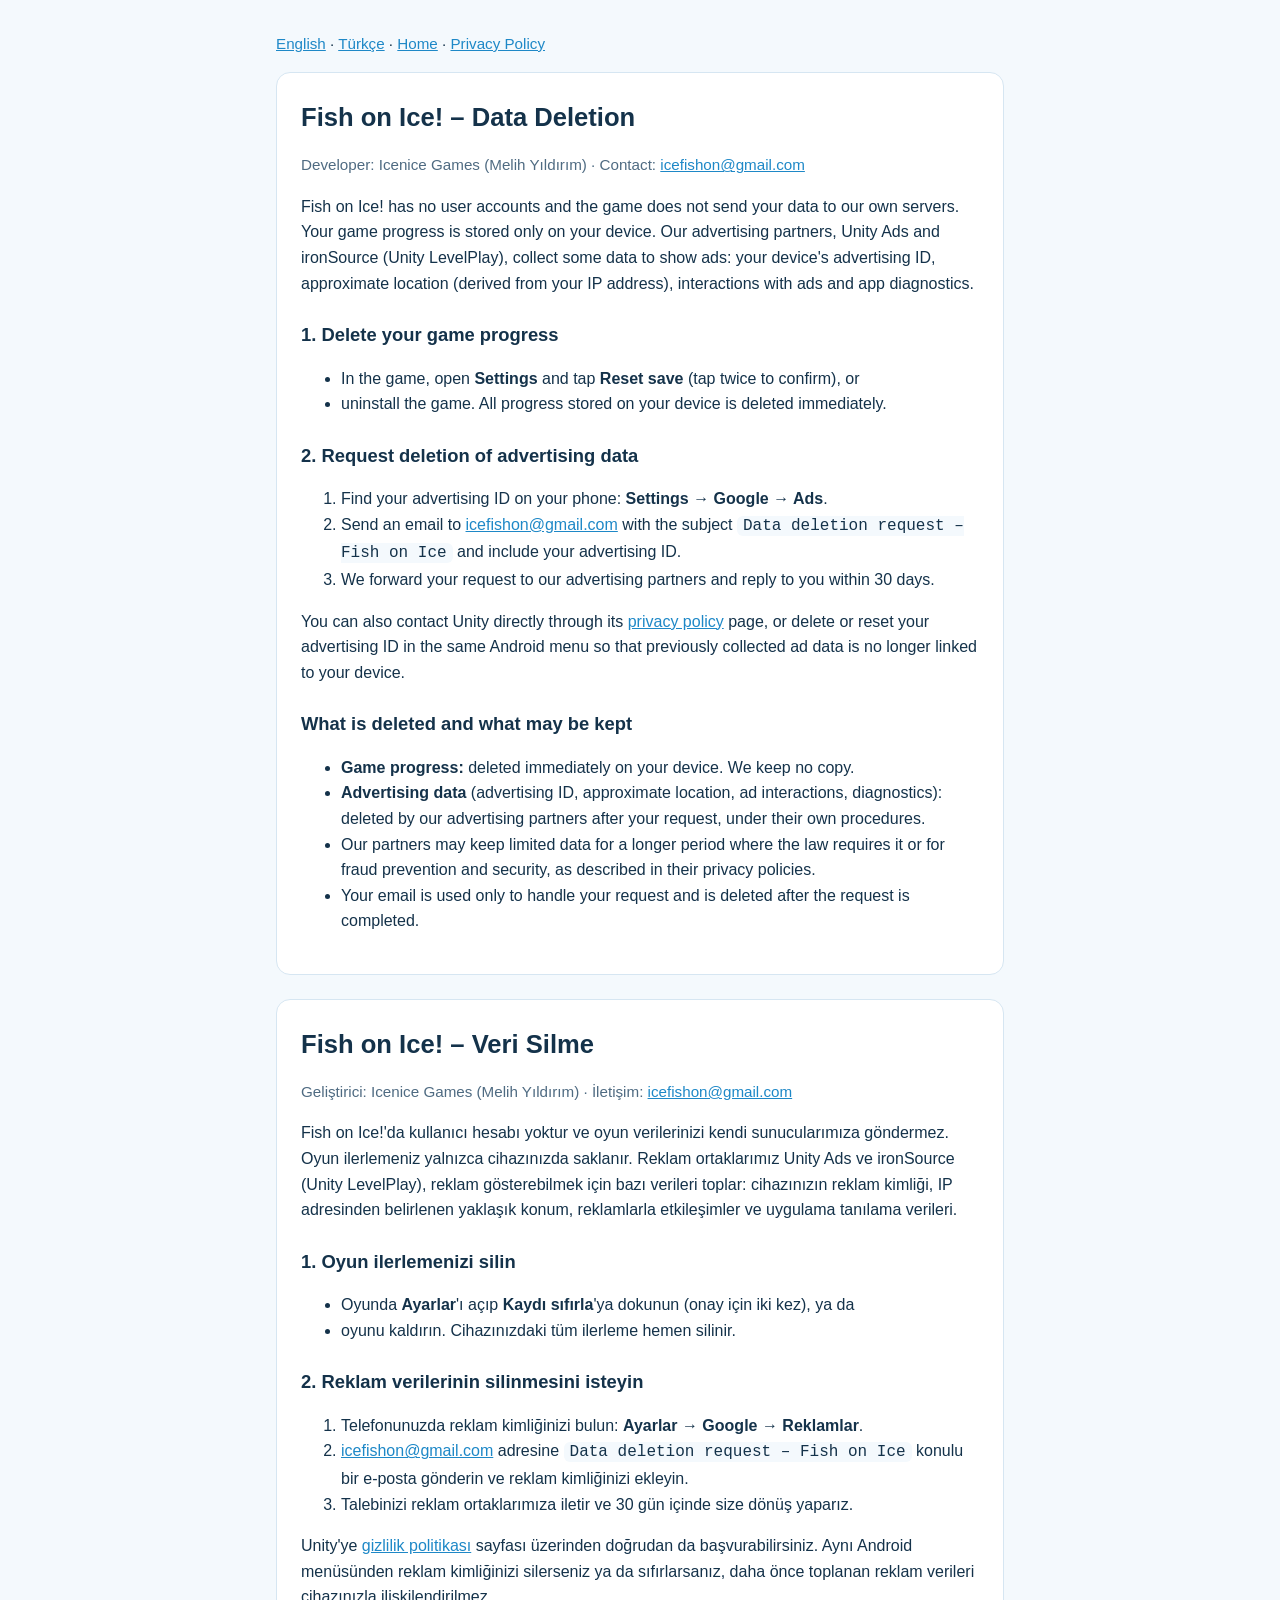
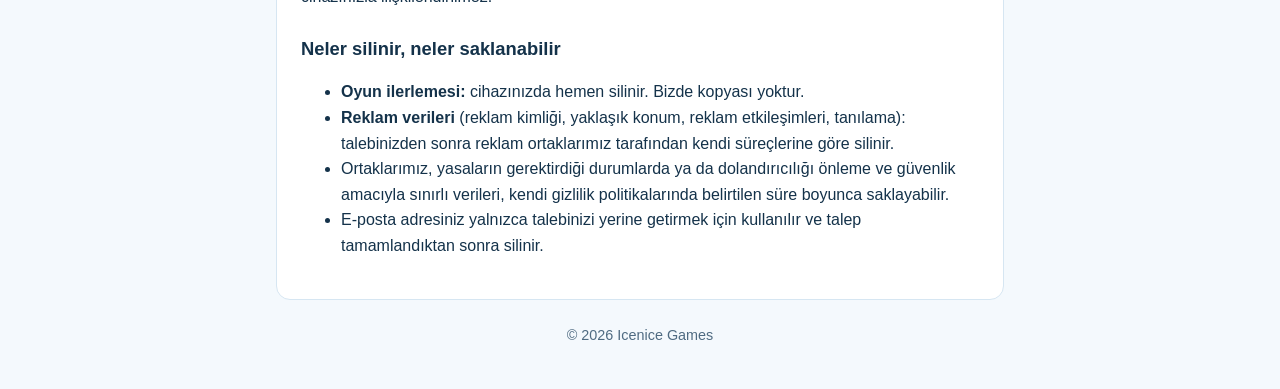
==== delete-data.html @ c5470abd "Add files via upload" ====
<!doctype html>
<html lang="en">
<head>
<meta charset="utf-8">
<meta name="viewport" content="width=device-width, initial-scale=1">
<title>Data Deletion – Fish on Ice!</title>
<style>
  :root { --bg:#f4f9fd; --card:#ffffff; --text:#14324a; --muted:#4f6b82; --accent:#1e88c7; --line:#d6e6f2; }
  @media (prefers-color-scheme: dark) { :root { --bg:#0d1b26; --card:#132736; --text:#e4f1fb; --muted:#9db8cc; --accent:#5cb8ee; --line:#22405a; } }
  * { box-sizing:border-box; }
  body { margin:0; background:var(--bg); color:var(--text); font:16px/1.6 -apple-system, BlinkMacSystemFont, "Segoe UI", Roboto, Arial, sans-serif; }
  main { max-width:760px; margin:0 auto; padding:32px 16px 48px; }
  .card { background:var(--card); border:1px solid var(--line); border-radius:14px; padding:24px; margin-bottom:24px; }
  h1 { font-size:1.6rem; margin:0 0 4px; }
  h2 { font-size:1.15rem; margin:24px 0 8px; }
  p, li { color:var(--text); }
  .muted { color:var(--muted); font-size:.95rem; }
  a { color:var(--accent); }
  code { background:var(--bg); padding:1px 6px; border-radius:6px; }
  nav { margin-bottom:16px; font-size:.95rem; }
  footer { text-align:center; color:var(--muted); font-size:.9rem; }
</style>
</head>
<body>
<main>
<nav><a href="#en">English</a> · <a href="#tr">Türkçe</a> · <a href="index.html">Home</a> · <a href="privacy.html">Privacy Policy</a></nav>

<section class="card" id="en">
  <h1>Fish on Ice! – Data Deletion</h1>
  <p class="muted">Developer: Icenice Games (Melih Yıldırım) · Contact: <a href="mailto:icefishon@gmail.com">icefishon@gmail.com</a></p>

  <p>Fish on Ice! has no user accounts and the game does not send your data to our own servers. Your game progress is stored only on your device. Our advertising partners, Unity Ads and ironSource (Unity LevelPlay), collect some data to show ads: your device's advertising ID, approximate location (derived from your IP address), interactions with ads and app diagnostics.</p>

  <h2>1. Delete your game progress</h2>
  <ul>
    <li>In the game, open <strong>Settings</strong> and tap <strong>Reset save</strong> (tap twice to confirm), or</li>
    <li>uninstall the game. All progress stored on your device is deleted immediately.</li>
  </ul>

  <h2>2. Request deletion of advertising data</h2>
  <ol>
    <li>Find your advertising ID on your phone: <strong>Settings → Google → Ads</strong>.</li>
    <li>Send an email to <a href="mailto:icefishon@gmail.com?subject=Data%20deletion%20request%20-%20Fish%20on%20Ice">icefishon@gmail.com</a> with the subject <code>Data deletion request – Fish on Ice</code> and include your advertising ID.</li>
    <li>We forward your request to our advertising partners and reply to you within 30 days.</li>
  </ol>
  <p>You can also contact Unity directly through its <a href="https://unity.com/legal/privacy-policy">privacy policy</a> page, or delete or reset your advertising ID in the same Android menu so that previously collected ad data is no longer linked to your device.</p>

  <h2>What is deleted and what may be kept</h2>
  <ul>
    <li><strong>Game progress:</strong> deleted immediately on your device. We keep no copy.</li>
    <li><strong>Advertising data</strong> (advertising ID, approximate location, ad interactions, diagnostics): deleted by our advertising partners after your request, under their own procedures.</li>
    <li>Our partners may keep limited data for a longer period where the law requires it or for fraud prevention and security, as described in their privacy policies.</li>
    <li>Your email is used only to handle your request and is deleted after the request is completed.</li>
  </ul>
</section>

<section class="card" id="tr">
  <h1>Fish on Ice! – Veri Silme</h1>
  <p class="muted">Geliştirici: Icenice Games (Melih Yıldırım) · İletişim: <a href="mailto:icefishon@gmail.com">icefishon@gmail.com</a></p>

  <p>Fish on Ice!'da kullanıcı hesabı yoktur ve oyun verilerinizi kendi sunucularımıza göndermez. Oyun ilerlemeniz yalnızca cihazınızda saklanır. Reklam ortaklarımız Unity Ads ve ironSource (Unity LevelPlay), reklam gösterebilmek için bazı verileri toplar: cihazınızın reklam kimliği, IP adresinden belirlenen yaklaşık konum, reklamlarla etkileşimler ve uygulama tanılama verileri.</p>

  <h2>1. Oyun ilerlemenizi silin</h2>
  <ul>
    <li>Oyunda <strong>Ayarlar</strong>'ı açıp <strong>Kaydı sıfırla</strong>'ya dokunun (onay için iki kez), ya da</li>
    <li>oyunu kaldırın. Cihazınızdaki tüm ilerleme hemen silinir.</li>
  </ul>

  <h2>2. Reklam verilerinin silinmesini isteyin</h2>
  <ol>
    <li>Telefonunuzda reklam kimliğinizi bulun: <strong>Ayarlar → Google → Reklamlar</strong>.</li>
    <li><a href="mailto:icefishon@gmail.com?subject=Data%20deletion%20request%20-%20Fish%20on%20Ice">icefishon@gmail.com</a> adresine <code>Data deletion request – Fish on Ice</code> konulu bir e-posta gönderin ve reklam kimliğinizi ekleyin.</li>
    <li>Talebinizi reklam ortaklarımıza iletir ve 30 gün içinde size dönüş yaparız.</li>
  </ol>
  <p>Unity'ye <a href="https://unity.com/legal/privacy-policy">gizlilik politikası</a> sayfası üzerinden doğrudan da başvurabilirsiniz. Aynı Android menüsünden reklam kimliğinizi silerseniz ya da sıfırlarsanız, daha önce toplanan reklam verileri cihazınızla ilişkilendirilmez.</p>

  <h2>Neler silinir, neler saklanabilir</h2>
  <ul>
    <li><strong>Oyun ilerlemesi:</strong> cihazınızda hemen silinir. Bizde kopyası yoktur.</li>
    <li><strong>Reklam verileri</strong> (reklam kimliği, yaklaşık konum, reklam etkileşimleri, tanılama): talebinizden sonra reklam ortaklarımız tarafından kendi süreçlerine göre silinir.</li>
    <li>Ortaklarımız, yasaların gerektirdiği durumlarda ya da dolandırıcılığı önleme ve güvenlik amacıyla sınırlı verileri, kendi gizlilik politikalarında belirtilen süre boyunca saklayabilir.</li>
    <li>E-posta adresiniz yalnızca talebinizi yerine getirmek için kullanılır ve talep tamamlandıktan sonra silinir.</li>
  </ul>
</section>

<footer>© 2026 Icenice Games</footer>
</main>
</body>
</html>
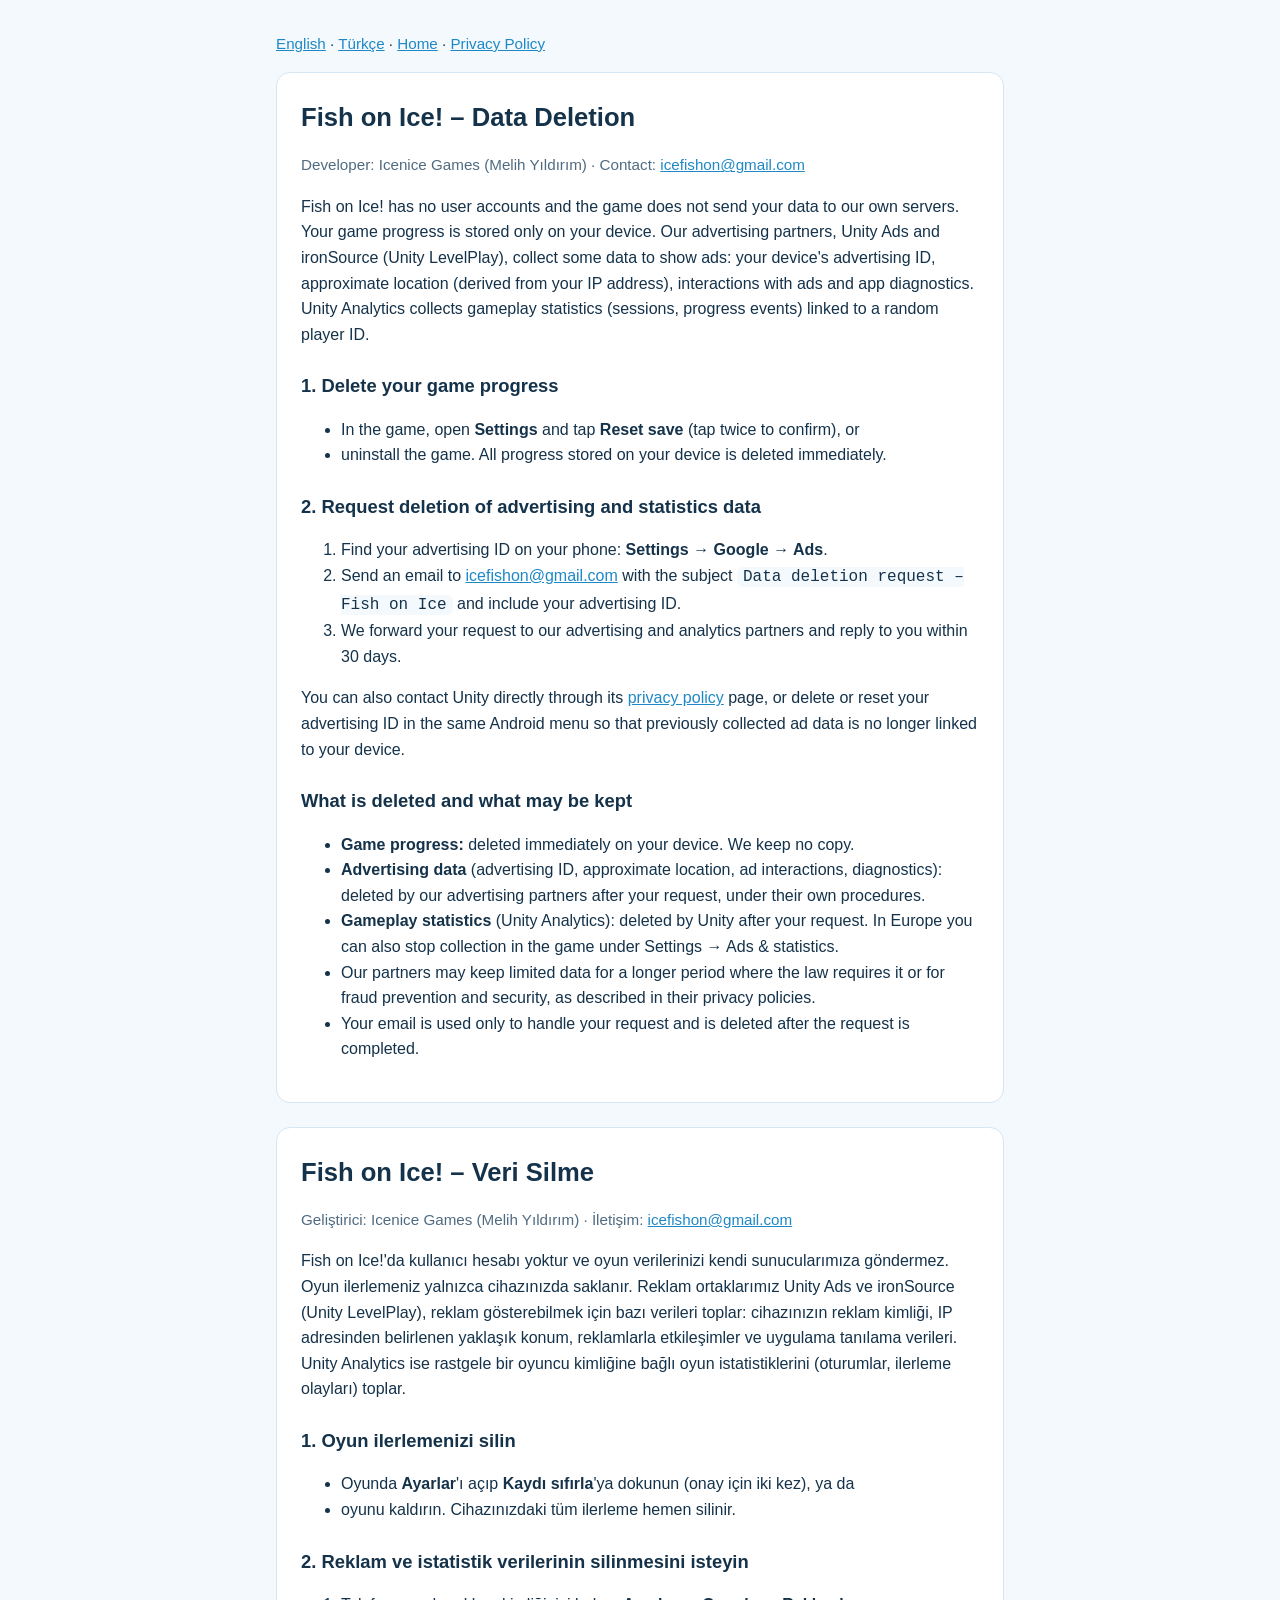
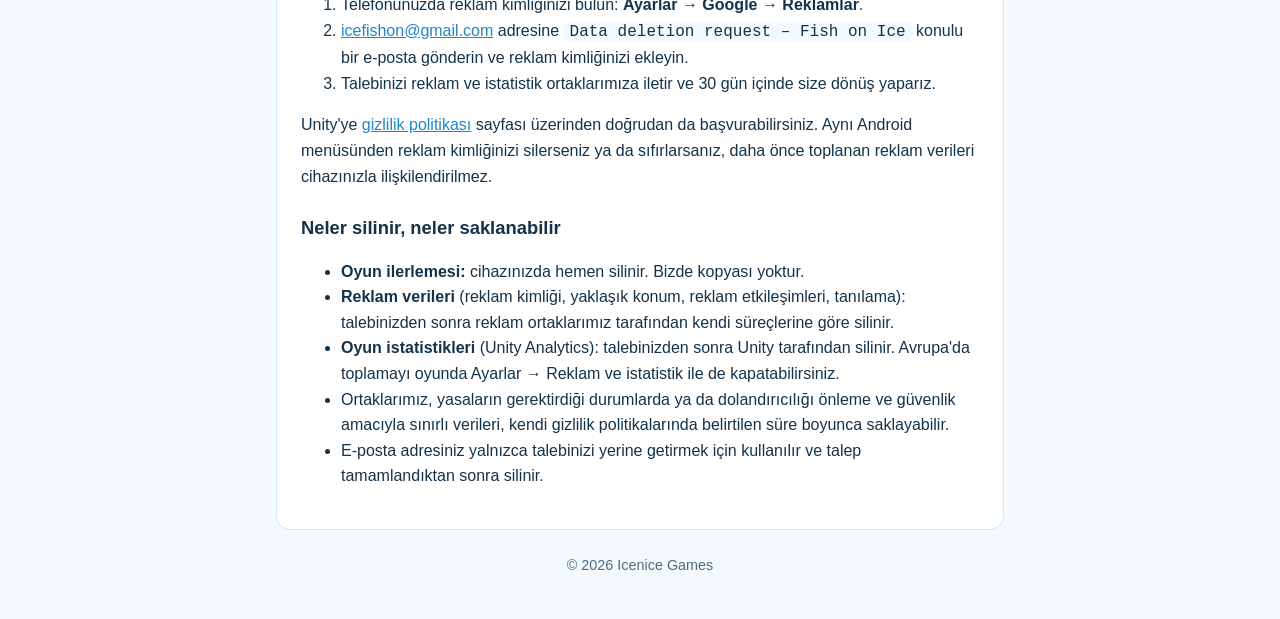
==== commit e720b3b5: "Privacy and data deletion: add Unity Analytics (0.8.3)" ====
--- a/delete-data.html
+++ b/delete-data.html
@@ -29,7 +29,7 @@
   <h1>Fish on Ice! – Data Deletion</h1>
   <p class="muted">Developer: Icenice Games (Melih Yıldırım) · Contact: <a href="mailto:icefishon@gmail.com">icefishon@gmail.com</a></p>
 
-  <p>Fish on Ice! has no user accounts and the game does not send your data to our own servers. Your game progress is stored only on your device. Our advertising partners, Unity Ads and ironSource (Unity LevelPlay), collect some data to show ads: your device's advertising ID, approximate location (derived from your IP address), interactions with ads and app diagnostics.</p>
+  <p>Fish on Ice! has no user accounts and the game does not send your data to our own servers. Your game progress is stored only on your device. Our advertising partners, Unity Ads and ironSource (Unity LevelPlay), collect some data to show ads: your device's advertising ID, approximate location (derived from your IP address), interactions with ads and app diagnostics. Unity Analytics collects gameplay statistics (sessions, progress events) linked to a random player ID.</p>
 
   <h2>1. Delete your game progress</h2>
   <ul>
@@ -37,11 +37,11 @@
     <li>uninstall the game. All progress stored on your device is deleted immediately.</li>
   </ul>
 
-  <h2>2. Request deletion of advertising data</h2>
+  <h2>2. Request deletion of advertising and statistics data</h2>
   <ol>
     <li>Find your advertising ID on your phone: <strong>Settings → Google → Ads</strong>.</li>
     <li>Send an email to <a href="mailto:icefishon@gmail.com?subject=Data%20deletion%20request%20-%20Fish%20on%20Ice">icefishon@gmail.com</a> with the subject <code>Data deletion request – Fish on Ice</code> and include your advertising ID.</li>
-    <li>We forward your request to our advertising partners and reply to you within 30 days.</li>
+    <li>We forward your request to our advertising and analytics partners and reply to you within 30 days.</li>
   </ol>
   <p>You can also contact Unity directly through its <a href="https://unity.com/legal/privacy-policy">privacy policy</a> page, or delete or reset your advertising ID in the same Android menu so that previously collected ad data is no longer linked to your device.</p>
 
@@ -49,6 +49,7 @@
   <ul>
     <li><strong>Game progress:</strong> deleted immediately on your device. We keep no copy.</li>
     <li><strong>Advertising data</strong> (advertising ID, approximate location, ad interactions, diagnostics): deleted by our advertising partners after your request, under their own procedures.</li>
+    <li><strong>Gameplay statistics</strong> (Unity Analytics): deleted by Unity after your request. In Europe you can also stop collection in the game under Settings → Ads &amp; statistics.</li>
     <li>Our partners may keep limited data for a longer period where the law requires it or for fraud prevention and security, as described in their privacy policies.</li>
     <li>Your email is used only to handle your request and is deleted after the request is completed.</li>
   </ul>
@@ -58,7 +59,7 @@
   <h1>Fish on Ice! – Veri Silme</h1>
   <p class="muted">Geliştirici: Icenice Games (Melih Yıldırım) · İletişim: <a href="mailto:icefishon@gmail.com">icefishon@gmail.com</a></p>
 
-  <p>Fish on Ice!'da kullanıcı hesabı yoktur ve oyun verilerinizi kendi sunucularımıza göndermez. Oyun ilerlemeniz yalnızca cihazınızda saklanır. Reklam ortaklarımız Unity Ads ve ironSource (Unity LevelPlay), reklam gösterebilmek için bazı verileri toplar: cihazınızın reklam kimliği, IP adresinden belirlenen yaklaşık konum, reklamlarla etkileşimler ve uygulama tanılama verileri.</p>
+  <p>Fish on Ice!'da kullanıcı hesabı yoktur ve oyun verilerinizi kendi sunucularımıza göndermez. Oyun ilerlemeniz yalnızca cihazınızda saklanır. Reklam ortaklarımız Unity Ads ve ironSource (Unity LevelPlay), reklam gösterebilmek için bazı verileri toplar: cihazınızın reklam kimliği, IP adresinden belirlenen yaklaşık konum, reklamlarla etkileşimler ve uygulama tanılama verileri. Unity Analytics ise rastgele bir oyuncu kimliğine bağlı oyun istatistiklerini (oturumlar, ilerleme olayları) toplar.</p>
 
   <h2>1. Oyun ilerlemenizi silin</h2>
   <ul>
@@ -66,11 +67,11 @@
     <li>oyunu kaldırın. Cihazınızdaki tüm ilerleme hemen silinir.</li>
   </ul>
 
-  <h2>2. Reklam verilerinin silinmesini isteyin</h2>
+  <h2>2. Reklam ve istatistik verilerinin silinmesini isteyin</h2>
   <ol>
     <li>Telefonunuzda reklam kimliğinizi bulun: <strong>Ayarlar → Google → Reklamlar</strong>.</li>
     <li><a href="mailto:icefishon@gmail.com?subject=Data%20deletion%20request%20-%20Fish%20on%20Ice">icefishon@gmail.com</a> adresine <code>Data deletion request – Fish on Ice</code> konulu bir e-posta gönderin ve reklam kimliğinizi ekleyin.</li>
-    <li>Talebinizi reklam ortaklarımıza iletir ve 30 gün içinde size dönüş yaparız.</li>
+    <li>Talebinizi reklam ve istatistik ortaklarımıza iletir ve 30 gün içinde size dönüş yaparız.</li>
   </ol>
   <p>Unity'ye <a href="https://unity.com/legal/privacy-policy">gizlilik politikası</a> sayfası üzerinden doğrudan da başvurabilirsiniz. Aynı Android menüsünden reklam kimliğinizi silerseniz ya da sıfırlarsanız, daha önce toplanan reklam verileri cihazınızla ilişkilendirilmez.</p>
 
@@ -78,6 +79,7 @@
   <ul>
     <li><strong>Oyun ilerlemesi:</strong> cihazınızda hemen silinir. Bizde kopyası yoktur.</li>
     <li><strong>Reklam verileri</strong> (reklam kimliği, yaklaşık konum, reklam etkileşimleri, tanılama): talebinizden sonra reklam ortaklarımız tarafından kendi süreçlerine göre silinir.</li>
+    <li><strong>Oyun istatistikleri</strong> (Unity Analytics): talebinizden sonra Unity tarafından silinir. Avrupa'da toplamayı oyunda Ayarlar → Reklam ve istatistik ile de kapatabilirsiniz.</li>
     <li>Ortaklarımız, yasaların gerektirdiği durumlarda ya da dolandırıcılığı önleme ve güvenlik amacıyla sınırlı verileri, kendi gizlilik politikalarında belirtilen süre boyunca saklayabilir.</li>
     <li>E-posta adresiniz yalnızca talebinizi yerine getirmek için kullanılır ve talep tamamlandıktan sonra silinir.</li>
   </ul>
